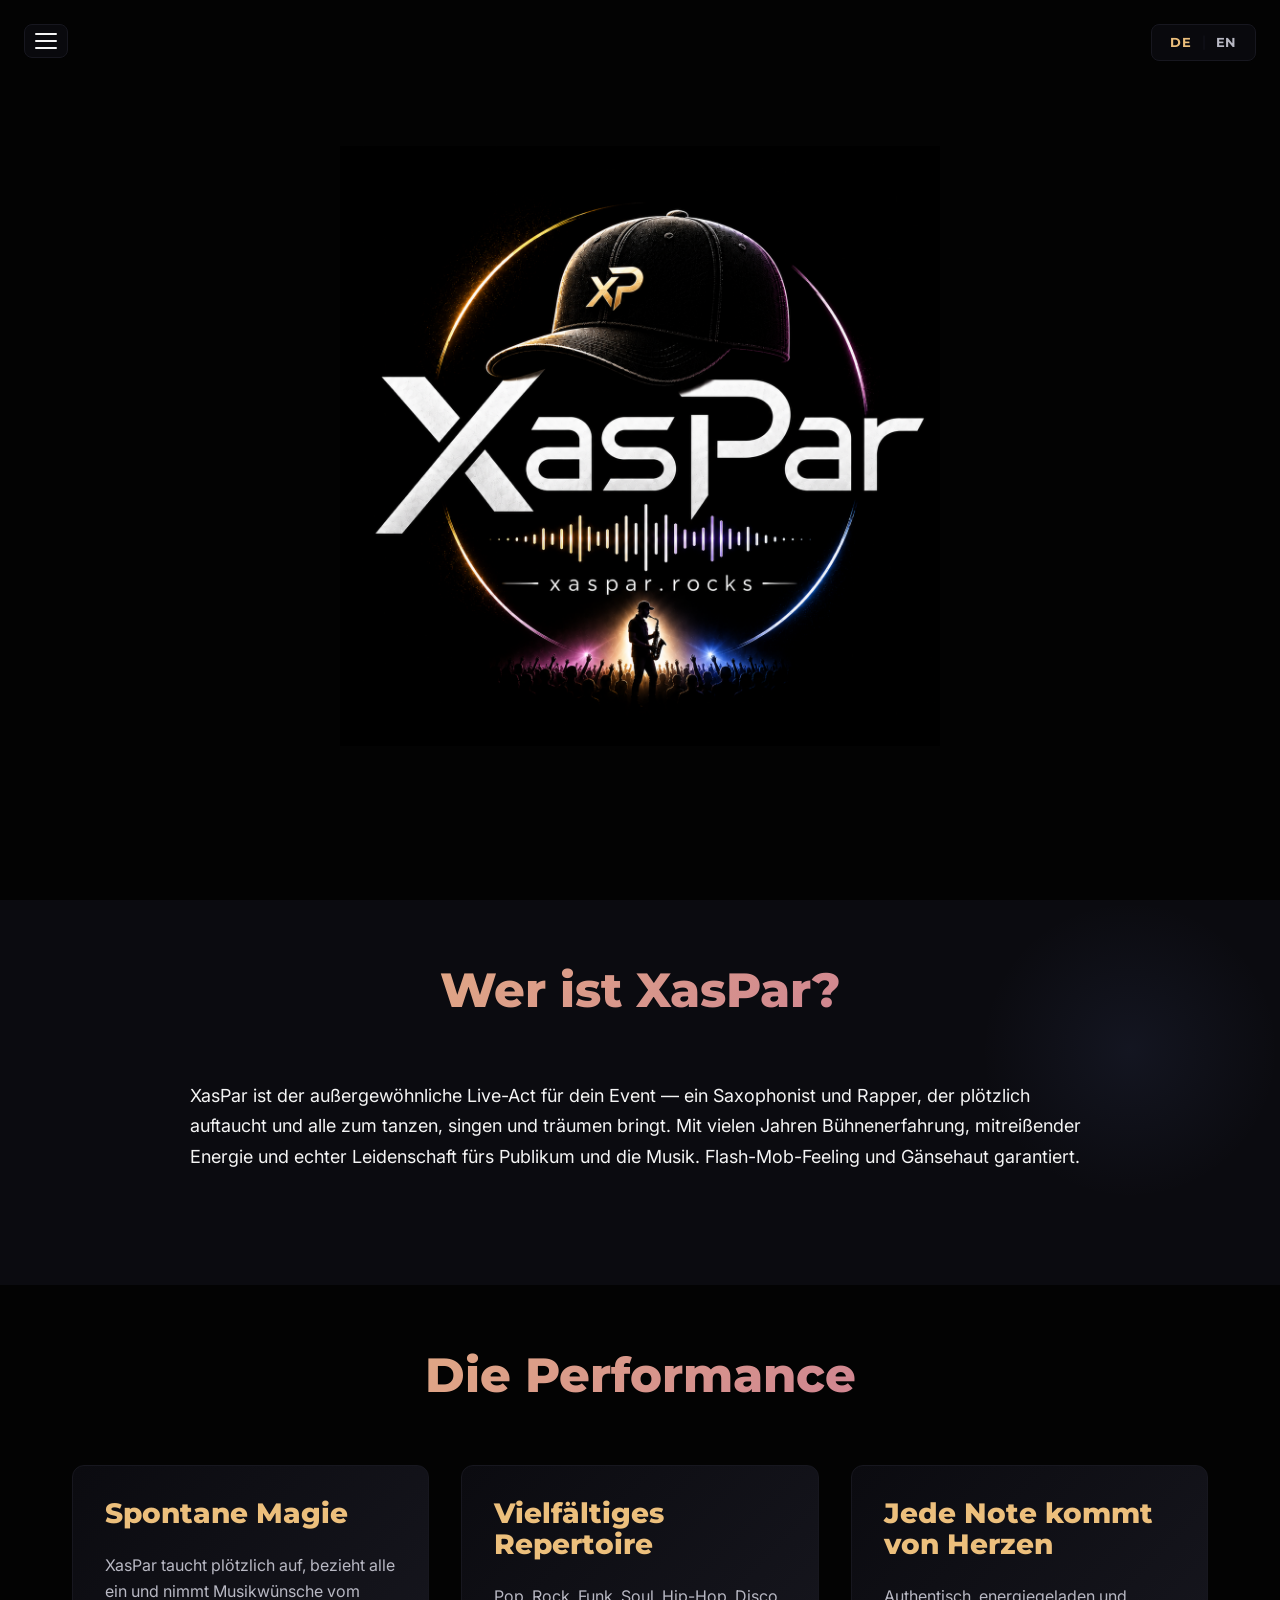
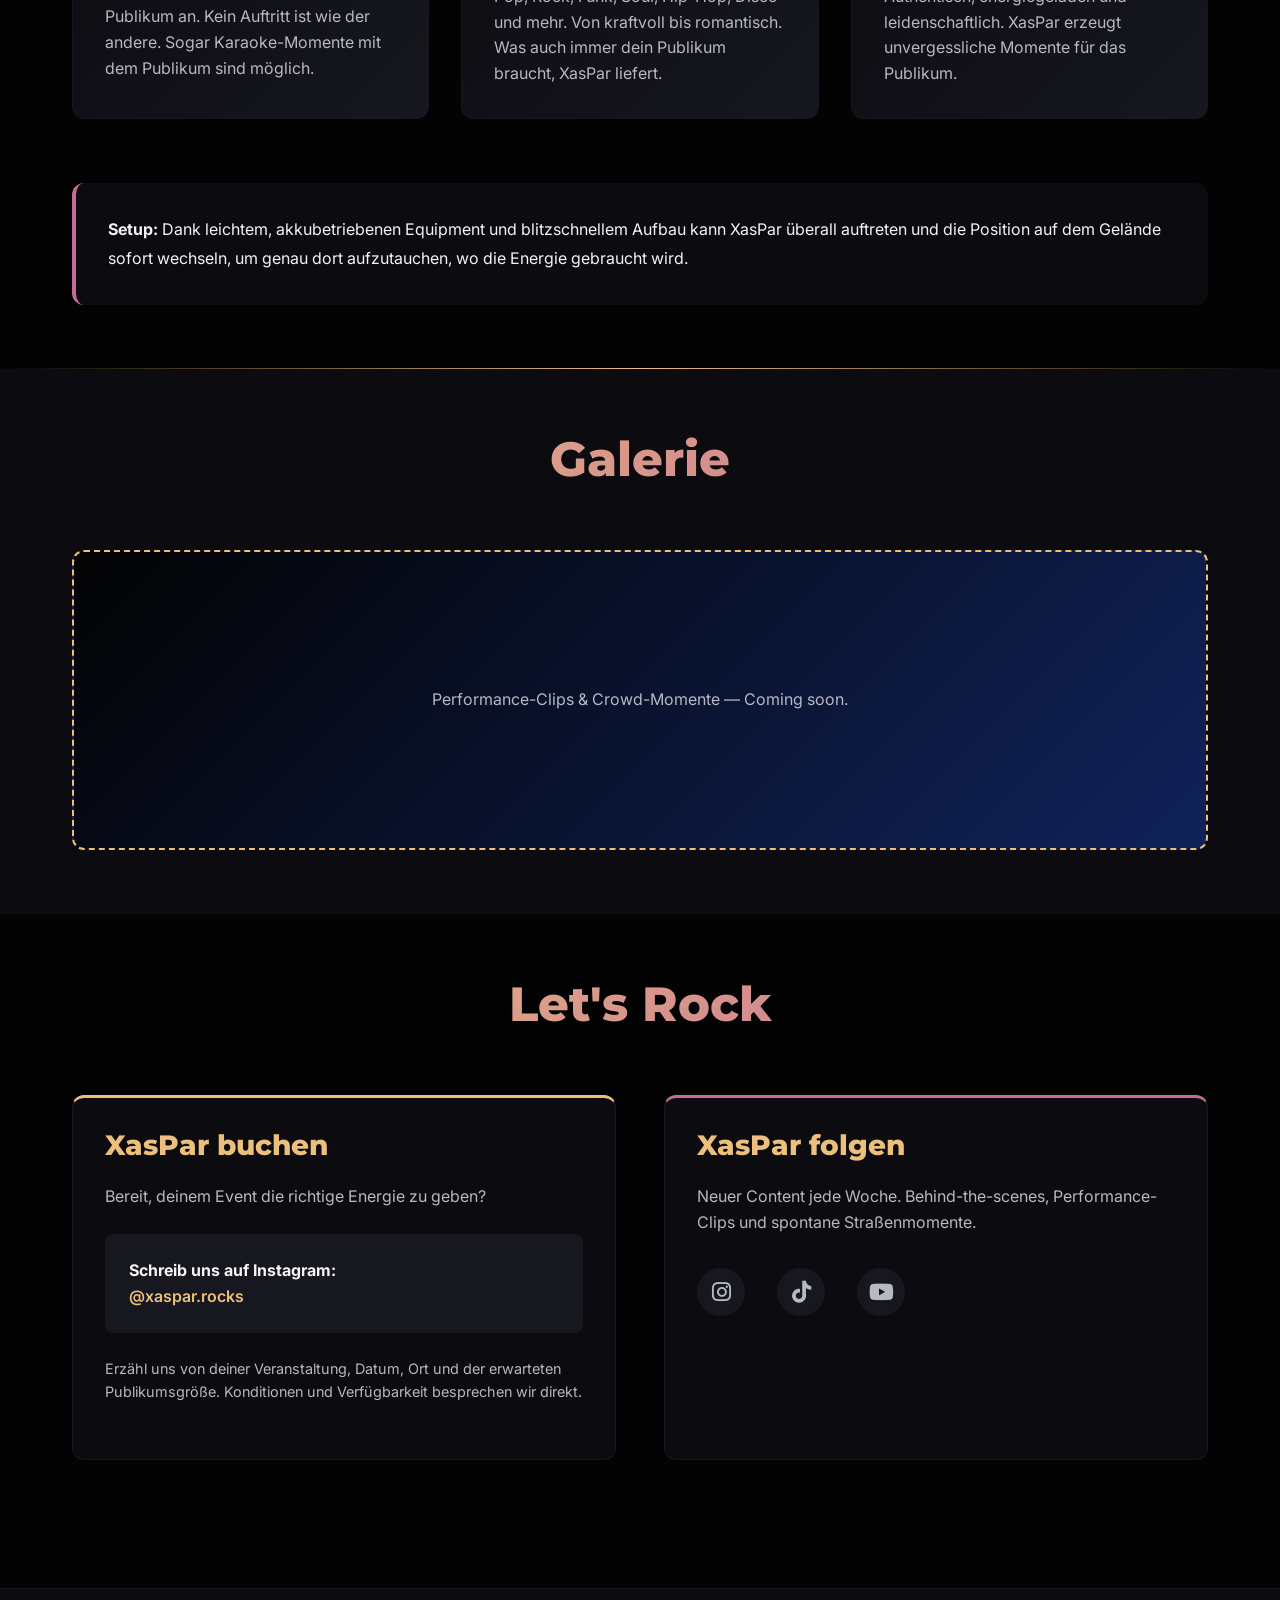
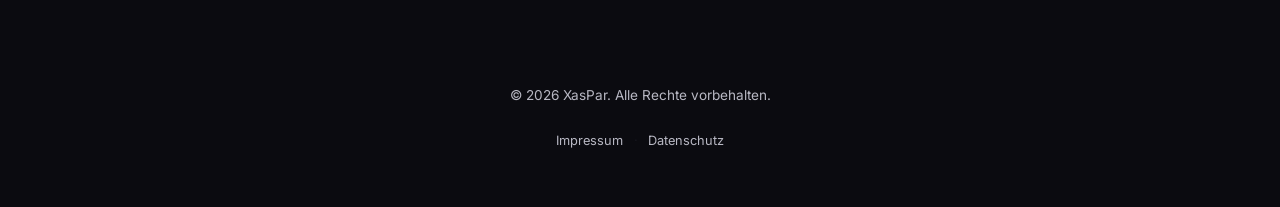
==== index.html @ b69ddec2 "Version 1" ====
<!DOCTYPE html>
<html lang="de">
<head>
    <meta charset="UTF-8">
    <meta name="viewport" content="width=device-width, initial-scale=1.0">
    <meta name="description" content="XasPar - Süddeutschlands spontanste Live-Act. Saxophon und Rap für Festivals, Hochzeiten und Partys.">
    <meta name="theme-color" content="#030303">
    
    <title>XasPar — Spontane Live Saxophon &amp; Rap Show</title>
    
    <link rel="stylesheet" href="https://cdnjs.cloudflare.com/ajax/libs/font-awesome/6.4.0/css/all.min.css" integrity="sha512-iecdLmaskl7CVkqkXNQ/ZH/XLlvWZOJyj7Yy7tcenmpD1ypASozpmT/E0iPtmFIB46ZmdtAc9eNBvH0H/ZpiBw==" crossorigin="anonymous" referrerpolicy="no-referrer" />
    <link rel="stylesheet" href="styles.css">
    <link rel="preconnect" href="https://fonts.googleapis.com">
    <link rel="preconnect" href="https://fonts.gstatic.com" crossorigin>
    <link href="https://fonts.googleapis.com/css2?family=Inter:wght@400;500;600;700&family=Montserrat:wght@700;800;900&display=swap" rel="stylesheet">
</head>
<body>
    <!-- LANGUAGE SWITCHER -->
    <nav class="lang-switcher" aria-label="Language switcher">
        <button class="lang-btn active" data-lang="de" aria-pressed="true">DE</button>
        <span class="lang-divider">|</span>
        <button class="lang-btn" data-lang="en" aria-pressed="false">EN</button>
    </nav>

    <!-- HAMBURGER MENU -->
    <button class="hamburger-btn" id="hamburgerBtn" aria-label="Menü öffnen" aria-expanded="false">
        <span></span>
        <span></span>
        <span></span>
    </button>
    <nav class="hamburger-nav" id="hamburgerNav" aria-hidden="true">
        <ul>
            <li><a href="#about" data-i18n="footer-about">Über XasPar</a></li>
            <li><a href="#performance" data-i18n="footer-performance">Performance</a></li>
            <li><a href="#gallery" data-i18n="gallery-title">Galerie</a></li>
            <li><a href="#connect" data-i18n="footer-book">Buchen</a></li>
        </ul>
    </nav>
    <div class="hamburger-overlay" id="hamburgerOverlay"></div>

    <!-- HERO SECTION -->
    <section class="hero">
        <div class="hero-content">
            <img src="img/logo.xaspar.png" alt="XasPar - Saxophone &amp; Rap Live Act" class="hero-logo">
        </div>
        <div class="hero-background"></div>
    </section>

    <!-- WHO IS XASPAR SECTION -->
    <section id="about" class="about">
        <div class="container">
            <h2 class="section-title" data-i18n="about-title">Wer ist XasPar?</h2>
            
            <div class="about-content">
                <div class="about-text">
                    <p class="lead" data-i18n="about-lead">XasPar ist der außergewöhnliche Live-Act für dein Event — ein Saxophonist und Rapper, der plötzlich auftaucht und alle zum tanzen, singen und träumen bringt. Mit vielen Jahren Bühnenerfahrung, mitreißender Energie und echter Leidenschaft fürs Publikum und die Musik. Flash-Mob-Feeling und Gänsehaut garantiert.</p>
                </div>
            </div>
        </div>
    </section>

    <!-- THE PERFORMANCE SECTION -->
    <section id="performance" class="performance">
        <div class="container">
            <h2 class="section-title" data-i18n="perf-title">Die Performance</h2>
            
            <div class="performance-benefits">
                <div class="benefit-card">
                    <h3 data-i18n="perf-card1-title">Spontane Magie</h3>
                    <p data-i18n="perf-card1-body">XasPar taucht plötzlich auf, bezieht alle ein und nimmt Musikwünsche vom Publikum an. Kein Auftritt ist wie der andere. Sogar Karaoke-Momente mit dem Publikum sind möglich.</p>
                </div>
                
                <div class="benefit-card">
                    <h3 data-i18n="perf-card2-title">Vielfältiges Repertoire</h3>
                    <p data-i18n="perf-card2-body">Pop, Rock, Funk, Soul, Hip-Hop, Disco und mehr. Von kraftvoll bis romantisch. Was auch immer dein Publikum braucht, XasPar liefert.</p>
                </div>
                
                <div class="benefit-card">
                    <h3 data-i18n="perf-card3-title">Jede Note kommt von Herzen</h3>
                    <p data-i18n="perf-card3-body">Authentisch, energiegeladen und leidenschaftlich. XasPar erzeugt unvergessliche Momente für das Publikum.</p>
                </div>
            </div>

            <div class="performance-highlight">
                <p data-i18n-html="perf-highlight"><strong>Setup:</strong> Dank leichtem, akkubetriebenen Equipment und blitzschnellem Aufbau kann XasPar überall auftreten und die Position auf dem Gelände sofort wechseln, um genau dort aufzutauchen, wo die Energie gebraucht wird.</p>
            </div>
        </div>
    </section>

    <!-- GALLERY PREVIEW SECTION -->
    <section id="gallery" class="gallery-preview">
        <div class="container">
            <h2 class="section-title" data-i18n="gallery-title">Galerie</h2>
            <div class="gallery-placeholder">
                <div class="placeholder-content">
                    <p data-i18n="gallery-placeholder">Performance-Clips &amp; Crowd-Momente — Coming soon.</p>
                </div>
            </div>
        </div>
    </section>

    <!-- BOOKING & SOCIAL SECTION -->
    <section id="connect" class="connect">
        <div class="container">
            <h2 class="section-title" data-i18n="connect-title">Let's Rock</h2>
            
            <div class="connect-content">
                <div class="booking-card">
                    <h3 data-i18n="booking-title">XasPar buchen</h3>
                    <p data-i18n="booking-intro">Bereit, deinem Event die richtige Energie zu geben?</p>
                    <p class="booking-instruction">
                        <span data-i18n-html="booking-instruction"><strong>Schreib uns auf Instagram:</strong></span><br>
                        <a href="https://instagram.com/xaspar.rocks" target="_blank" class="link">@xaspar.rocks</a>
                    </p>
                    <p class="booking-note" data-i18n="booking-note">Erzähl uns von deiner Veranstaltung, Datum, Ort und der erwarteten Publikumsgröße. Konditionen und Verfügbarkeit besprechen wir direkt.</p>
                </div>

                <div class="social-links">
                    <h3 data-i18n="social-title">XasPar folgen</h3>
                    <p data-i18n="social-desc">Neuer Content jede Woche. Behind-the-scenes, Performance-Clips und spontane Straßenmomente.</p>
                    <div class="social-icons">
                        <a href="https://instagram.com/xaspar.rocks" target="_blank" class="social-icon" title="Instagram">
                            <i class="fab fa-instagram"></i>
                        </a>
                        <a href="https://tiktok.com/@xaspar.rocks" target="_blank" class="social-icon" title="TikTok">
                            <i class="fab fa-tiktok"></i>
                        </a>
                        <a href="https://youtube.com/@xaspar-rocks" target="_blank" class="social-icon" title="YouTube">
                            <i class="fab fa-youtube"></i>
                        </a>
                    </div>
                </div>
            </div>
        </div>
    </section>

    <!-- FOOTER -->
    <footer class="footer">
        <div class="container">
            <div class="footer-bottom">
                <p data-i18n="footer-copyright">&copy; 2026 XasPar. Alle Rechte vorbehalten.</p>
                <p class="footer-legal-links">
                    <a href="impressum.html">Impressum</a>
                    <span class="footer-legal-sep">·</span>
                    <a href="datenschutz.html">Datenschutz</a>
                </p>
            </div>
        </div>
    </footer>

    <script src="script.js"></script>

    <!-- SCROLL TO TOP -->
    <button class="scroll-top-btn" id="scrollTopBtn" aria-label="Zurück nach oben">
        <i class="fas fa-chevron-up"></i>
    </button>
</body>
</html>
---- styles.css ----
/* =============================================
   XasPar Brand — CSS Design System
   Color Palette: Urban Dark + Gold/Neon Accents
   ============================================= */

:root {
    /* Color Palette */
    --bg-night-black: #030303;
    --bg-elevated-dark: #0B0B10;
    --bg-soft-charcoal: #17171F;
    --text-primary: #F4F4F4;
    --text-secondary: #B8B8C3;
    --accent-gold: #ECBF7C;
    --accent-amber: #BA7F4A;
    --accent-violet: #C46D9A;
    --accent-blue: #768DE2;
    --accent-deep-blue: #10225A;
    
    /* Typography */
    --font-display: 'Montserrat', sans-serif;
    --font-body: 'Inter', sans-serif;
    
    /* Spacing */
    --spacing-xs: 0.5rem;
    --spacing-sm: 1rem;
    --spacing-md: 1.5rem;
    --spacing-lg: 2rem;
    --spacing-xl: 3rem;
    --spacing-2xl: 4rem;
    
    /* Border Radius */
    --radius-sm: 0.375rem;
    --radius-md: 0.5rem;
    --radius-lg: 0.75rem;
    
    /* Shadows */
    --shadow-sm: 0 1px 2px rgba(0, 0, 0, 0.5);
    --shadow-md: 0 4px 6px rgba(0, 0, 0, 0.7);
    --shadow-lg: 0 10px 15px rgba(0, 0, 0, 0.9);
}

/* =============================================
   GLOBAL STYLES
   ============================================= */

* {
    margin: 0;
    padding: 0;
    box-sizing: border-box;
}

html {
    scroll-behavior: smooth;
}

body {
    font-family: var(--font-body);
    background-color: var(--bg-night-black);
    color: var(--text-primary);
    line-height: 1.6;
    overflow-x: hidden;
}

/* =============================================
   TYPOGRAPHY
   ============================================= */

h1, h2, h3, h4, h5, h6 {
    font-family: var(--font-display);
    font-weight: 800;
    line-height: 1.1;
    margin-bottom: var(--spacing-md);
}

h1 {
    font-size: clamp(2rem, 8vw, 4rem);
    letter-spacing: -0.02em;
}

h2 {
    font-size: clamp(1.75rem, 6vw, 3rem);
}

h3 {
    font-size: clamp(1.25rem, 4vw, 1.75rem);
}

p {
    margin-bottom: var(--spacing-md);
    color: var(--text-secondary);
}

p.lead {
    font-size: 1.125rem;
    color: var(--text-primary);
    margin-bottom: var(--spacing-lg);
    line-height: 1.7;
}

a {
    color: var(--accent-blue);
    text-decoration: none;
    transition: color 0.3s ease;
}

a:hover {
    color: var(--accent-gold);
}

/* =============================================
   LAYOUT & CONTAINER
   ============================================= */

.container {
    width: 100%;
    max-width: 1200px;
    margin: 0 auto;
    padding: 0 var(--spacing-lg);
}

section {
    padding: var(--spacing-2xl) 0;
}

section[id] {
    scroll-margin-top: 20px;
}

.section-title {
    text-align: center;
    margin-bottom: var(--spacing-2xl);
    background: linear-gradient(135deg, var(--accent-gold), var(--accent-violet));
    -webkit-background-clip: text;
    -webkit-text-fill-color: transparent;
    background-clip: text;
}

/* =============================================
   HERO SECTION
   ============================================= */

.hero {
    position: relative;
    min-height: 100vh;
    display: flex;
    align-items: center;
    justify-content: center;
    overflow: hidden;
    padding: var(--spacing-2xl) var(--spacing-lg);
}

.hero-background {
    position: absolute;
    inset: 0;
    background: var(--bg-night-black);
    z-index: -1;
}



.hero-content {
    position: relative;
    z-index: 1;
    text-align: center;
    width: 100%;
}

.hero-logo {
    width: 100%;
    max-width: 500px;
    height: auto;
    object-fit: contain;
}

/* =============================================
   ABOUT SECTION
   ============================================= */

#about {
    background-color: var(--bg-elevated-dark);
    position: relative;
}

#about::before {
    content: '';
    position: absolute;
    top: 0;
    right: 0;
    width: 300px;
    height: 300px;
    background: radial-gradient(circle, var(--accent-blue) 0%, transparent 70%);
    opacity: 0.08;
}

.about-content {
    position: relative;
    z-index: 1;
}

.about-text {
    margin-bottom: var(--spacing-xl);
    max-width: 900px;
    margin-left: auto;
    margin-right: auto;
}

/* =============================================
   PERFORMANCE SECTION
   ============================================= */

#performance {
    background-color: var(--bg-night-black);
    position: relative;
}

#performance::after {
    content: '';
    position: absolute;
    bottom: 0;
    left: 0;
    width: 100%;
    height: 1px;
    background: linear-gradient(90deg, transparent, var(--accent-gold), transparent);
}

.performance-benefits {
    display: grid;
    grid-template-columns: repeat(auto-fit, minmax(280px, 1fr));
    gap: var(--spacing-lg);
    margin-bottom: var(--spacing-2xl);
}

.benefit-card {
    background: linear-gradient(135deg, var(--bg-elevated-dark), var(--bg-soft-charcoal));
    padding: var(--spacing-lg);
    border-radius: var(--radius-lg);
    border: 1px solid var(--bg-soft-charcoal);
    transition: all 0.3s ease;
    position: relative;
    overflow: hidden;
}

.benefit-card::before {
    content: '';
    position: absolute;
    top: 0;
    left: 0;
    right: 0;
    height: 3px;
    background: linear-gradient(90deg, var(--accent-gold), var(--accent-violet), var(--accent-blue));
    transform: scaleX(0);
    transform-origin: left;
    transition: transform 0.3s ease;
}

.benefit-card:hover {
    border-color: var(--accent-gold);
    transform: translateY(-4px);
    box-shadow: var(--shadow-md);
}

.benefit-card:hover::before {
    transform: scaleX(1);
}

.benefit-card h3 {
    color: var(--accent-gold);
    margin-bottom: var(--spacing-md);
}

.benefit-card p {
    color: var(--text-secondary);
    margin: 0;
}

.performance-highlight {
    background-color: var(--bg-elevated-dark);
    padding: var(--spacing-lg);
    border-radius: var(--radius-lg);
    border-left: 4px solid var(--accent-violet);
    margin-top: var(--spacing-xl);
}

.performance-highlight p {
    color: var(--text-primary);
    margin: 0;
    line-height: 1.8;
}

/* =============================================
   GALLERY PREVIEW SECTION
   ============================================= */

#gallery {
    background-color: var(--bg-elevated-dark);
}

.gallery-note {
    text-align: center;
    color: var(--text-secondary);
    margin-bottom: var(--spacing-xl);
}

.gallery-placeholder {
    background: linear-gradient(135deg, var(--bg-night-black), var(--accent-deep-blue));
    border: 2px dashed var(--accent-gold);
    border-radius: var(--radius-lg);
    padding: var(--spacing-2xl);
    text-align: center;
    min-height: 300px;
    display: flex;
    align-items: center;
    justify-content: center;
}

.placeholder-content {
    color: var(--text-secondary);
}

.placeholder-content p {
    font-size: 1rem;
    margin: 0;
}

/* =============================================
   CONNECT SECTION
   ============================================= */

#connect {
    background-color: var(--bg-night-black);
}

.connect-content {
    display: grid;
    grid-template-columns: repeat(auto-fit, minmax(280px, 1fr));
    gap: var(--spacing-xl);
}

.booking-card,
.social-links {
    background-color: var(--bg-elevated-dark);
    padding: var(--spacing-lg);
    border-radius: var(--radius-lg);
    border: 1px solid var(--bg-soft-charcoal);
}

.booking-card {
    border-top: 3px solid var(--accent-gold);
}

.social-links {
    border-top: 3px solid var(--accent-violet);
}

.booking-card h3,
.social-links h3 {
    color: var(--accent-gold);
}

.booking-instruction {
    background-color: var(--bg-soft-charcoal);
    padding: var(--spacing-md);
    border-radius: var(--radius-md);
    margin: var(--spacing-md) 0;
    color: var(--text-primary);
}

.booking-note {
    font-size: 0.9rem;
    color: var(--text-secondary);
}

.link {
    color: var(--accent-gold);
    font-weight: 600;
}

.link:hover {
    color: var(--accent-amber);
}

.social-icons {
    display: flex;
    gap: var(--spacing-lg);
    margin-top: var(--spacing-lg);
}

.social-icon {
    display: flex;
    align-items: center;
    justify-content: center;
    width: 48px;
    height: 48px;
    border-radius: 50%;
    background-color: var(--bg-soft-charcoal);
    color: var(--text-secondary);
    font-size: 1.375rem;
    transition: all 0.3s ease;
    text-decoration: none;
    border: 1px solid transparent;
}

.social-icon:hover {
    transform: translateY(-3px);
    border-color: var(--accent-gold);
    color: var(--accent-gold);
    background-color: var(--bg-elevated-dark);
    box-shadow: 0 5px 15px rgba(236, 191, 124, 0.15);
}

/* =============================================
   FOOTER
   ============================================= */

.footer {
    background-color: var(--bg-elevated-dark);
    border-top: 1px solid var(--bg-soft-charcoal);
    padding: var(--spacing-2xl) 0 var(--spacing-lg);
    margin-top: var(--spacing-2xl);
}

.footer-content {
    display: grid;
    grid-template-columns: repeat(auto-fit, minmax(200px, 1fr));
    gap: var(--spacing-xl);
    margin-bottom: var(--spacing-xl);
}

.footer-section h4 {
    color: var(--accent-gold);
    font-size: 1rem;
    margin-bottom: var(--spacing-md);
    text-transform: uppercase;
    letter-spacing: 0.05em;
}

.footer-section p,
.footer-section ul {
    color: var(--text-secondary);
    font-size: 0.9rem;
    line-height: 1.8;
}

.footer-section ul {
    list-style: none;
}

.footer-section a {
    color: var(--text-secondary);
    transition: color 0.3s ease;
}

.footer-section a:hover {
    color: var(--accent-gold);
}

.footer-bottom {
    text-align: center;
    padding-top: var(--spacing-lg);
    color: var(--text-secondary);
    font-size: 0.85rem;
}

/* Scroll to top button */
.scroll-top-btn {
    position: fixed;
    bottom: var(--spacing-lg);
    right: var(--spacing-lg);
    z-index: 1001;
    width: 44px;
    height: 44px;
    background: rgba(11, 11, 16, 0.85);
    backdrop-filter: blur(8px);
    border: 1px solid var(--bg-soft-charcoal);
    border-radius: 50%;
    color: var(--text-primary);
    font-size: 1rem;
    cursor: pointer;
    display: flex;
    align-items: center;
    justify-content: center;
    opacity: 0;
    pointer-events: none;
    transform: translateY(8px);
    transition: opacity 0.3s ease, transform 0.3s ease, border-color 0.2s ease;
}

.scroll-top-btn.visible {
    opacity: 1;
    pointer-events: all;
    transform: translateY(0);
}

.scroll-top-btn:hover {
    border-color: var(--accent-gold);
    color: var(--accent-gold);
}

/* =============================================
   MOBILE-FIRST RESPONSIVE DESIGN
   ============================================= */

/* Extra small devices (default, mobile-first) */
@media (max-width: 480px) {
    .container {
        padding: 0 var(--spacing-md);
    }

    section {
        padding: var(--spacing-xl) 0;
    }

    h1 {
        font-size: clamp(1.5rem, 6vw, 2.5rem);
    }

    h2 {
        font-size: clamp(1.25rem, 5vw, 2rem);
    }

    .hero {
        min-height: 85vh;
        padding: var(--spacing-xl) var(--spacing-md);
    }

    .hero-logo {
        max-width: 300px;
    }

    .performance-benefits {
        grid-template-columns: 1fr;
    }

    .social-buttons {
        grid-template-columns: 1fr;
    }

    .connect-content {
        grid-template-columns: 1fr;
    }
}

/* Small devices (tablets) */
@media (min-width: 481px) and (max-width: 768px) {
    .performance-benefits {
        grid-template-columns: repeat(2, 1fr);
    }
}

/* Medium devices and up (desktop) */
@media (min-width: 769px) {
    .hero {
        min-height: 100vh;
        padding: var(--spacing-2xl) var(--spacing-lg);
    }

    .hero-logo {
        max-width: 600px;
    }

    .performance-benefits {
        grid-template-columns: repeat(3, 1fr);
    }

    .connect-content {
        grid-template-columns: repeat(2, 1fr);
    }
}

/* Large devices */
@media (min-width: 1024px) {
    .hero::before {
        width: 600px;
        height: 600px;
        top: -40%;
        right: -10%;
    }

    .hero::after {
        width: 500px;
        height: 500px;
    }
}

/* =============================================
   LANGUAGE SWITCHER
   ============================================= */

.lang-switcher {
    position: fixed;
    top: var(--spacing-md);
    right: var(--spacing-md);
    z-index: 1000;
    display: flex;
    align-items: center;
    gap: 0.25rem;
    background-color: rgba(11, 11, 16, 0.85);
    backdrop-filter: blur(8px);
    border: 1px solid var(--bg-soft-charcoal);
    border-radius: var(--radius-md);
    padding: 0.375rem 0.75rem;
}

.lang-btn {
    background: none;
    border: none;
    color: var(--text-secondary);
    font-family: var(--font-display);
    font-size: 0.8rem;
    font-weight: 700;
    letter-spacing: 0.05em;
    cursor: pointer;
    padding: 0.25rem 0.375rem;
    border-radius: var(--radius-sm);
    transition: color 0.2s ease;
}

.lang-btn:hover {
    color: var(--text-primary);
}

.lang-btn.active {
    color: var(--accent-gold);
}

.lang-divider {
    color: var(--bg-soft-charcoal);
    font-size: 0.75rem;
    user-select: none;
}

/* =============================================
   ACCESSIBILITY
   ============================================= */

@media (prefers-reduced-motion: reduce) {
    *,
    *::before,
    *::after {
        animation-duration: 0.01ms !important;
        animation-iteration-count: 1 !important;
        transition-duration: 0.01ms !important;
    }

    html {
        scroll-behavior: auto;
    }
}

/* Focus styles for keyboard navigation */
a:focus,
button:focus {
    outline: 2px solid var(--accent-gold);
    outline-offset: 2px;
}

/* =============================================
   LEGAL PAGES (Impressum / Datenschutz)
   ============================================= */

.legal-page {
    min-height: 100vh;
    padding: var(--spacing-2xl) 0 var(--spacing-2xl);
}

.legal-back {
    display: inline-block;
    margin-bottom: var(--spacing-xl);
    color: var(--accent-gold);
    font-size: 0.875rem;
    font-weight: 600;
}

.legal-back:hover {
    color: var(--accent-amber);
}

.legal-page h1 {
    background: linear-gradient(135deg, var(--accent-gold), var(--accent-violet));
    -webkit-background-clip: text;
    -webkit-text-fill-color: transparent;
    background-clip: text;
    margin-bottom: var(--spacing-xl);
}

.legal-page h2 {
    font-size: 1.1rem;
    color: var(--accent-gold);
    margin-top: var(--spacing-xl);
    margin-bottom: var(--spacing-sm);
    -webkit-text-fill-color: var(--accent-gold);
}

.legal-page h3 {
    font-size: 0.95rem;
    color: var(--text-primary);
    margin-top: var(--spacing-md);
    margin-bottom: var(--spacing-xs);
    -webkit-text-fill-color: var(--text-primary);
}

.legal-page p,
.legal-page li {
    color: var(--text-secondary);
    font-size: 0.95rem;
    line-height: 1.7;
}

.legal-page ul {
    padding-left: var(--spacing-md);
    margin-bottom: var(--spacing-md);
}

.legal-footer {
    margin-top: var(--spacing-2xl);
    padding-top: var(--spacing-md);
    border-top: 1px solid var(--bg-soft-charcoal);
    font-size: 0.875rem;
    color: var(--text-secondary);
}

.legal-footer a {
    color: var(--text-secondary);
    margin: 0 0.375rem;
}

.legal-footer a:hover {
    color: var(--accent-gold);
}

/* Footer legal links */
.footer-legal-links {
    margin-top: var(--spacing-sm);
    font-size: 0.8rem;
}

.footer-legal-links a {
    color: var(--text-secondary);
}

.footer-legal-links a:hover {
    color: var(--accent-gold);
}

.footer-legal-links .footer-legal-sep {
    margin: 0 0.4rem;
    color: var(--bg-soft-charcoal);
}

/* =============================================
   HAMBURGER MENU
   ============================================= */

.hamburger-btn {
    position: fixed;
    top: var(--spacing-md);
    left: var(--spacing-md);
    z-index: 1001;
    background: rgba(11, 11, 16, 0.85);
    backdrop-filter: blur(8px);
    border: 1px solid var(--bg-soft-charcoal);
    border-radius: var(--radius-md);
    padding: 0.5rem 0.625rem;
    cursor: pointer;
    display: flex;
    flex-direction: column;
    gap: 5px;
}

.hamburger-btn span {
    display: block;
    width: 22px;
    height: 2px;
    background-color: var(--text-primary);
    border-radius: 2px;
    transition: transform 0.3s ease, opacity 0.3s ease;
}

.hamburger-btn.open span:nth-child(1) {
    transform: translateY(7px) rotate(45deg);
}

.hamburger-btn.open span:nth-child(2) {
    opacity: 0;
}

.hamburger-btn.open span:nth-child(3) {
    transform: translateY(-7px) rotate(-45deg);
}

.hamburger-overlay {
    position: fixed;
    inset: 0;
    background: rgba(3, 3, 3, 0.75);
    z-index: 999;
    opacity: 0;
    pointer-events: none;
    transition: opacity 0.3s ease;
}

.hamburger-overlay.open {
    opacity: 1;
    pointer-events: all;
}

.hamburger-nav {
    position: fixed;
    top: 0;
    left: 0;
    width: min(320px, 85vw);
    height: 100vh;
    background: var(--bg-elevated-dark);
    border-right: 1px solid var(--bg-soft-charcoal);
    z-index: 1000;
    transform: translateX(-100%);
    transition: transform 0.3s ease;
    padding: var(--spacing-2xl) var(--spacing-xl);
    display: flex;
    align-items: center;
}

.hamburger-nav ul {
    list-style: none;
    padding: 0;
    margin: 0;
    width: 100%;
}

.hamburger-nav ul li {
    margin-bottom: var(--spacing-lg);
}

.hamburger-nav ul li a {
    font-family: var(--font-display);
    font-size: clamp(1.5rem, 5vw, 2rem);
    font-weight: 800;
    color: var(--text-primary);
    text-decoration: none;
    transition: color 0.2s ease;
    display: block;
}

.hamburger-nav ul li a:hover {
    color: var(--accent-gold);
}

.hamburger-nav.open {
    transform: translateX(0);
}
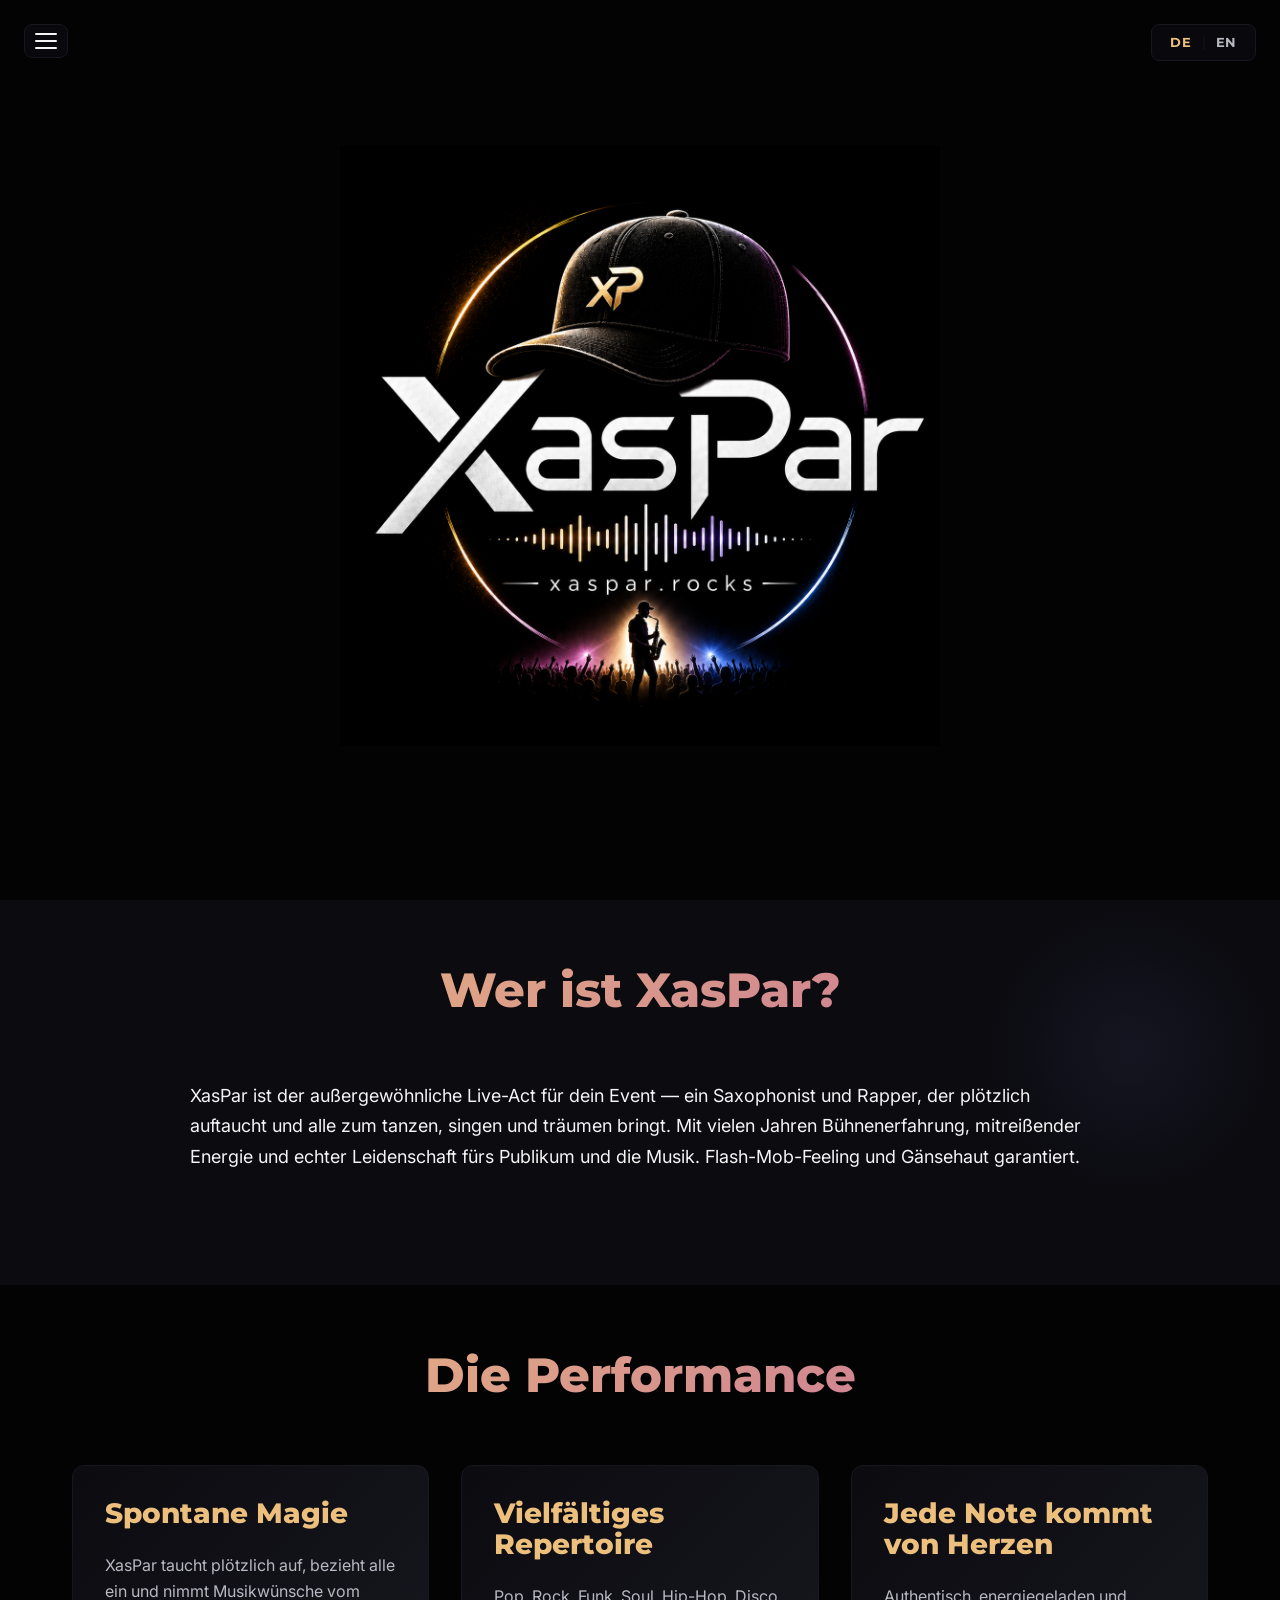
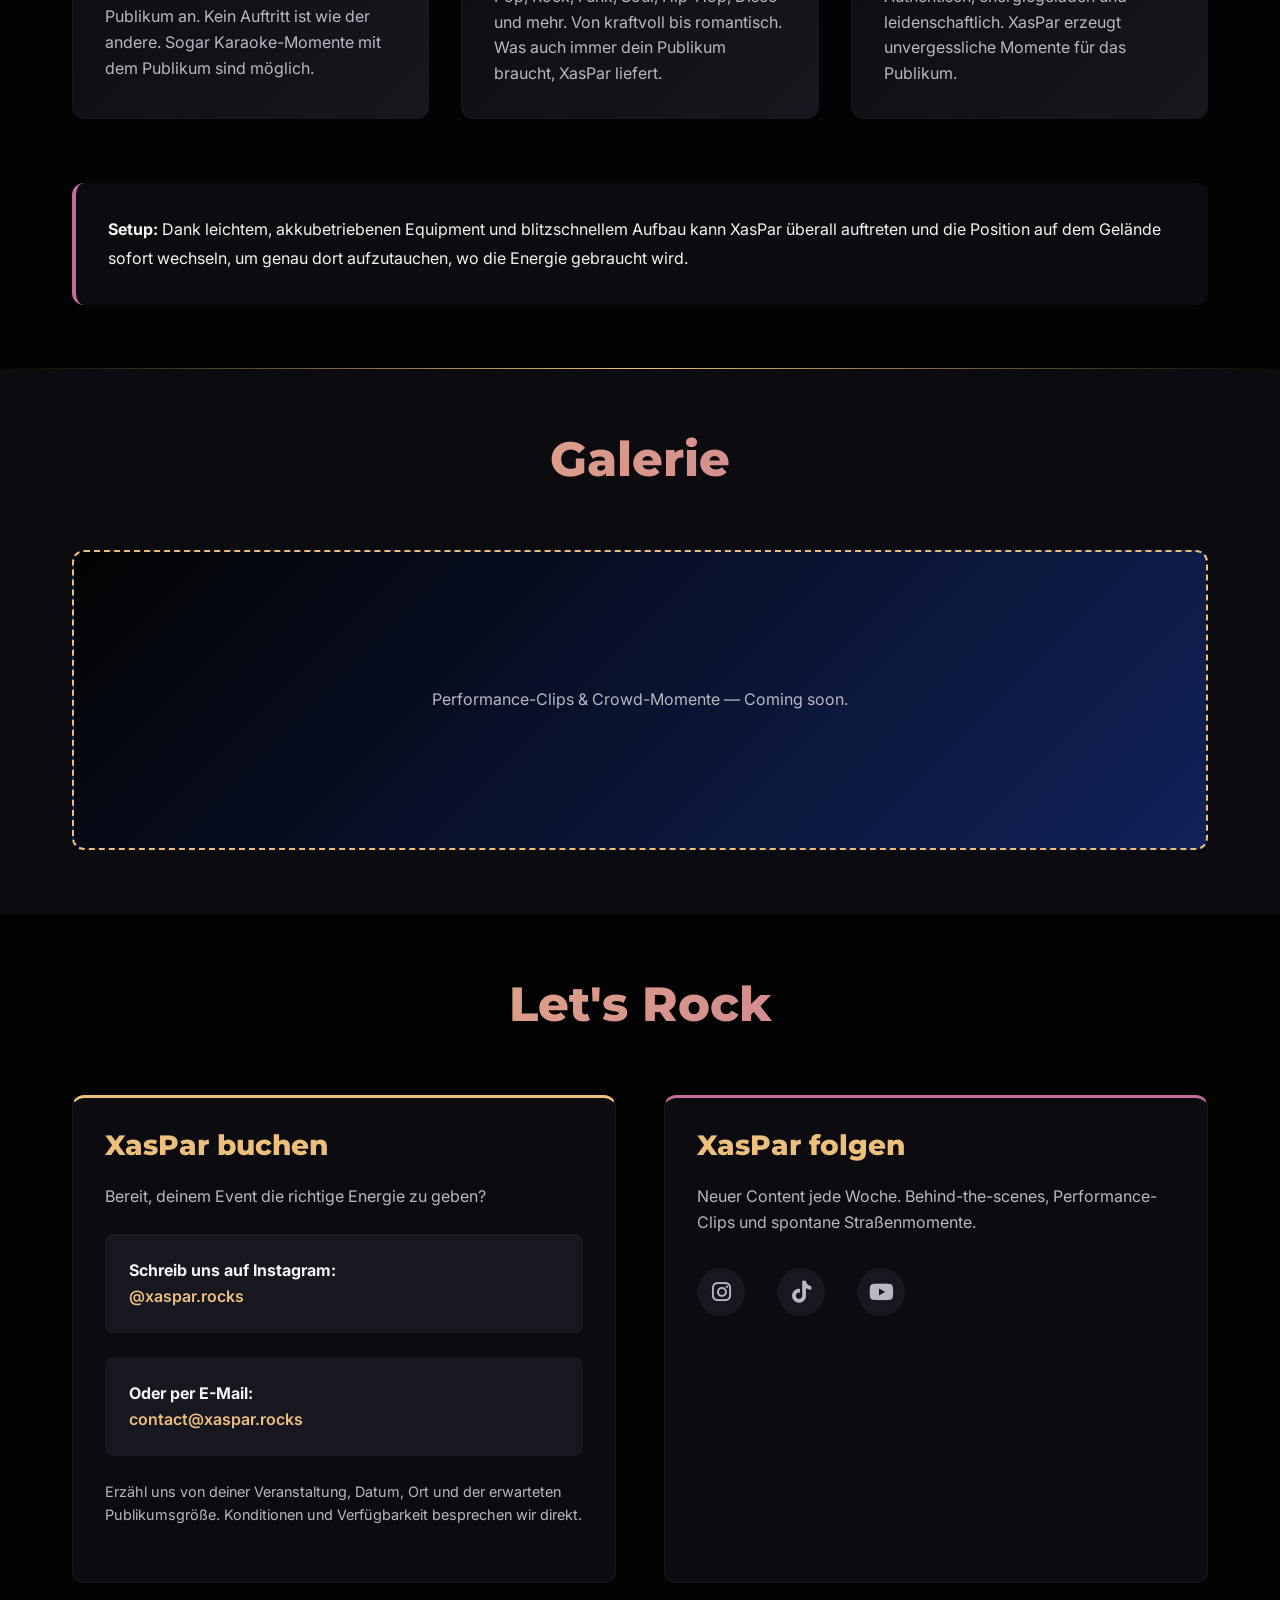
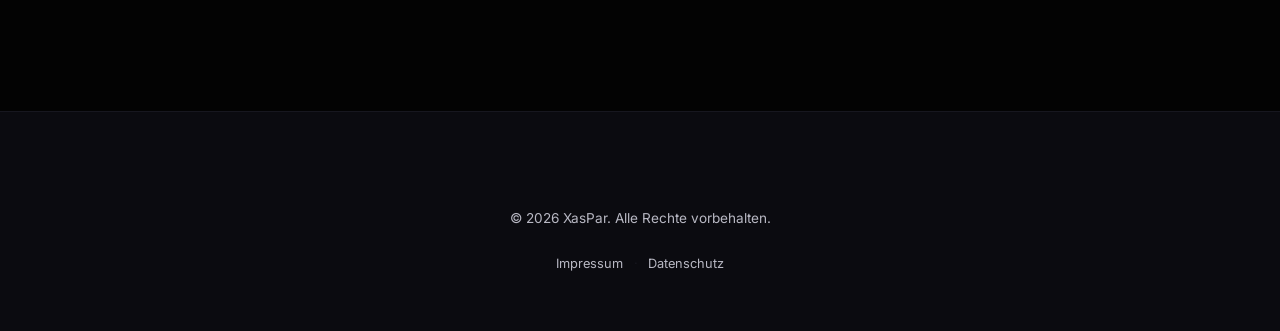
==== commit 1bd5023a: "Version 2" ====
--- a/index.html
+++ b/index.html
@@ -3,7 +3,7 @@
 <head>
     <meta charset="UTF-8">
     <meta name="viewport" content="width=device-width, initial-scale=1.0">
-    <meta name="description" content="XasPar - Süddeutschlands spontanste Live-Act. Saxophon und Rap für Festivals, Hochzeiten und Partys.">
+    <meta name="description" content="XasPar - Saxophon und Rap für Festivals, Hochzeiten und Partys.">
     <meta name="theme-color" content="#030303">
     
     <title>XasPar — Spontane Live Saxophon &amp; Rap Show</title>
@@ -33,7 +33,7 @@
             <li><a href="#about" data-i18n="footer-about">Über XasPar</a></li>
             <li><a href="#performance" data-i18n="footer-performance">Performance</a></li>
             <li><a href="#gallery" data-i18n="gallery-title">Galerie</a></li>
-            <li><a href="#connect" data-i18n="footer-book">Buchen</a></li>
+            <li><a href="#connect" data-i18n="footer-book">Kontakt</a></li>
         </ul>
     </nav>
     <div class="hamburger-overlay" id="hamburgerOverlay"></div>
@@ -112,6 +112,10 @@
                         <span data-i18n-html="booking-instruction"><strong>Schreib uns auf Instagram:</strong></span><br>
                         <a href="https://instagram.com/xaspar.rocks" target="_blank" class="link">@xaspar.rocks</a>
                     </p>
+                    <p class="booking-instruction">
+                        <span data-i18n-html="booking-email-label"><strong>Oder per E-Mail:</strong></span><br>
+                        <a class="js-email link" data-u="contact" data-d="xaspar.rocks"></a>
+                    </p>
                     <p class="booking-note" data-i18n="booking-note">Erzähl uns von deiner Veranstaltung, Datum, Ort und der erwarteten Publikumsgröße. Konditionen und Verfügbarkeit besprechen wir direkt.</p>
                 </div>
 
--- a/styles.css
+++ b/styles.css
@@ -142,6 +142,7 @@
 .hero {
     position: relative;
     min-height: 100vh;
+    min-height: 100dvh;
     display: flex;
     align-items: center;
     justify-content: center;
